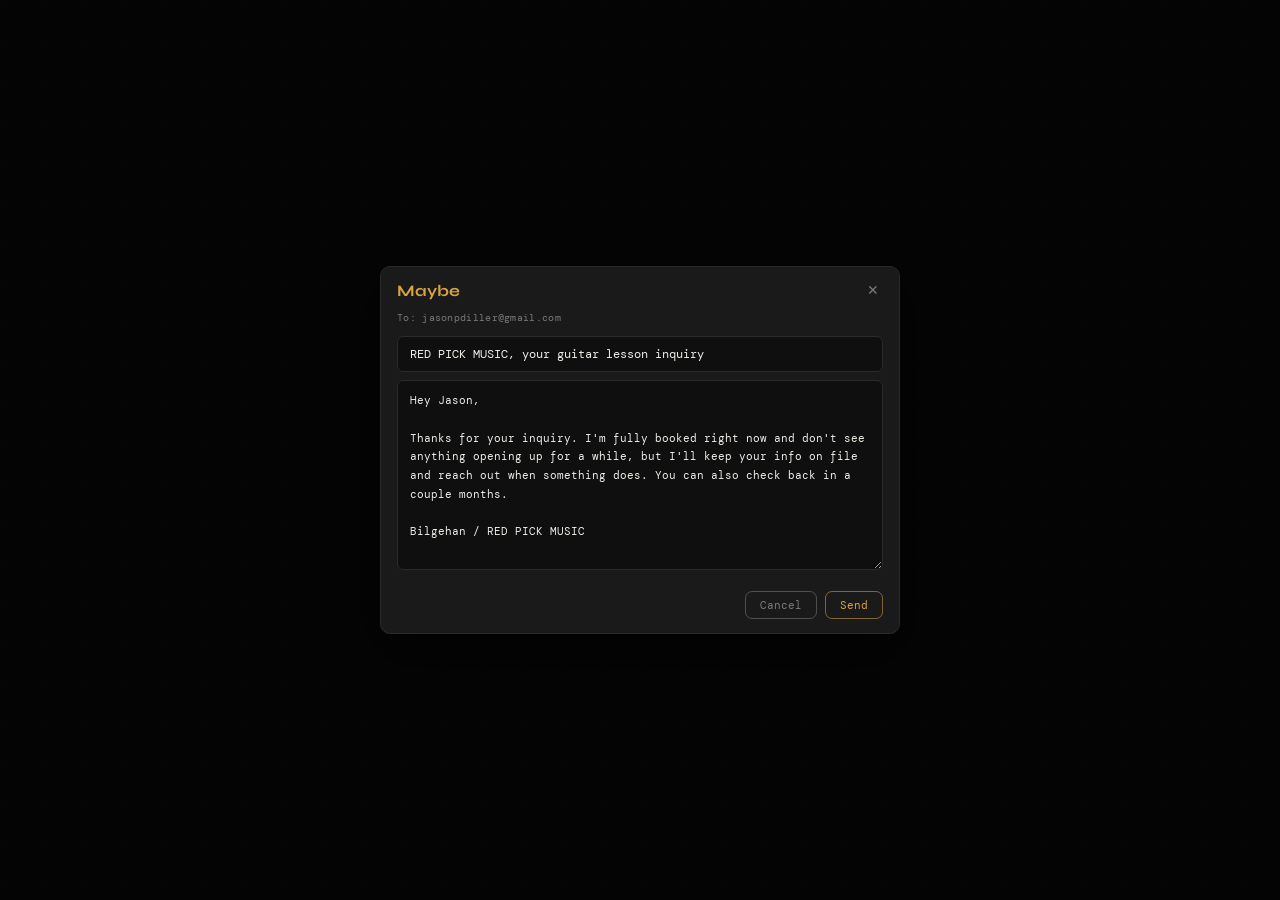
==== _tip-preview.html @ 085d4f03 "Inquiries popup on the dialog standard; subjects in title case - The template popup was built with i" ====
<!DOCTYPE html>
<html lang="en"><head><meta charset="UTF-8"><title>popup check</title>
<link href="https://fonts.googleapis.com/css2?family=Bebas+Neue&family=DM+Mono:wght@400;500&family=Syne:wght@400;600;700;800&display=swap" rel="stylesheet">
<link rel="stylesheet" href="css/styles.css">
</head><body>
<script>
function inqEsc(s){return (s==null?"":String(s)).replace(/&/g,"&amp;").replace(/</g,"&lt;").replace(/>/g,"&gt;").replace(/"/g,"&quot;").replace(/'/g,"&#39;");}
function _inqCloseModal(){}
var tpl = { subject: "RED PICK MUSIC, your guitar lesson inquiry",
  body: "Hey Jason,\n\nThanks for your inquiry. I'm fully booked right now and don't see anything opening up for a while, but I'll keep your info on file and reach out when something does. You can also check back in a couple months.\n\nBilgehan / RED PICK MUSIC" };
var accent = "var(--warn)";
document.body.innerHTML =
  "<div class='rpm-dlg-overlay' style='display:flex'>" +
    "<div class='rpm-dlg rpm-dlg-wide' style='--dlg-accent:" + accent + "'>" +
      "<div class='rpm-dlg-head'>" +
        "<div class='rpm-dlg-title' style='color:" + accent + "'>Maybe</div>" +
        "<button class='rpm-dlg-x'>&#10005;</button></div>" +
      "<div class='rpm-dlg-meta'>To: jasonpdiller@gmail.com</div>" +
      "<input class='rpm-dlg-input' value='" + inqEsc(tpl.subject) + "'>" +
      "<textarea class='rpm-dlg-textarea' rows='9'>" + inqEsc(tpl.body) + "</textarea>" +
      "<div class='rpm-dlg-acts'>" +
        "<button class='rpm-dlg-btn'>Cancel</button>" +
        "<button class='rpm-dlg-btn act'>Send</button>" +
      "</div></div></div>";
</script></body></html>
---- css/styles.css ----
/* ─── RED PICK MUSIC — LESSON PORTAL ───────────────────────────────────────── */

:root {
  --bg:      #0f0f0f;
  --surface: #1a1a1a;
  --surface2: #222;
  --accent:  #e8463a;
  --accent2: #f0a500;
  --green:   #2ecc71;
  --blue:    #4a9eff;
  --text:    #f0ede8;
  --muted:   #7a7a7a;   /* style pass: was #555, which read as disabled */
  --border:  #2a2a2a;
  --forgot:  #c0392b;

  /* Card fill. 26 cards in the tab files already ask for --panel; it was
     never defined, so they rendered with no background at all. */
  --panel:   #1a1a1a;

  /* Style pass, Sep 2026. One place to change the look of every card,
     pill and status colour. Decisions came from the Inquiries card. */
  --radius-card: 10px;
  --radius-pill: 6px;
  --pad-card:    14px 16px;
  --warn:        #d9a441;   /* attention: replaces #ffb400 / #ffa500 */
}

* { box-sizing: border-box; margin: 0; padding: 0; }

body {
  background: var(--bg); color: var(--text);
  font-family: "DM Mono", monospace;
  min-height: 100vh; display: flex; flex-direction: column;
  align-items: center; padding: 24px 16px;
}

body::before {
  content: ""; position: fixed; inset: 0;
  background-image:
    linear-gradient(rgba(232,70,58,0.03) 1px, transparent 1px),
    linear-gradient(90deg, rgba(232,70,58,0.03) 1px, transparent 1px);
  background-size: 40px 40px; pointer-events: none;
}

.container { width: 100%; max-width: 600px; position: relative; z-index: 1; }

/* ─── HEADER ──────────────────────────────────────────────────────────────── */
.header {
  display: flex; align-items: center; justify-content: center;
  gap: 14px; margin-bottom: 8px; position: relative;
}
.header img { width: 54px; height: 54px; border-radius: 50%; object-fit: cover; }
.header-title {
  font-family: "Bebas Neue", sans-serif; font-size: 28px;
  font-weight: 400; color: var(--accent); line-height: 1; letter-spacing: 2px;
}
.header-sub {
  font-size: 9px; color: var(--muted); letter-spacing: 3px;
  text-transform: uppercase; margin-top: 3px; text-align: center;
}
.gear-btn {
  background: none; border: 1px solid var(--border); border-radius: 6px;
  color: var(--muted); font-size: 16px; width: 32px; height: 32px;
  cursor: pointer; display: flex; align-items: center; justify-content: center;
  transition: all 0.2s;
}
.gear-btn:hover { border-color: var(--accent2); color: var(--accent2); }

/* ─── SETTINGS MODAL ─────────────────────────────────────────────────────── */
.settings-overlay {
  display: none; position: fixed; inset: 0;
  background: rgba(0,0,0,0.7); z-index: 100;
  align-items: center; justify-content: center;
}
.settings-overlay.open,
.settings-overlay.active { display: flex; }
.settings-modal {
  background: var(--surface); border: 1px solid var(--border);
  border-radius: 10px; padding: 24px; width: 90%; max-width: 440px;
  max-height: 85vh; overflow-y: auto;
}
.settings-title {
  font-family: "Bebas Neue", sans-serif; font-size: 20px;
  color: var(--accent); letter-spacing: 2px; margin-bottom: 16px;
  display: flex; align-items: center; justify-content: space-between;
}
.settings-close { background: none; border: none; color: var(--muted); font-size: 18px; cursor: pointer; line-height: 1; }
.settings-close:hover { color: var(--text); }
.settings-label { font-size: 9px; letter-spacing: 2px; text-transform: uppercase; color: var(--muted); display: block; margin-bottom: 6px; }
.settings-input {
  width: 100%; background: var(--surface2); border: 1px solid var(--border);
  border-radius: 4px; padding: 9px 13px; color: var(--muted);
  font-family: "DM Mono", monospace; font-size: 11px; outline: none;
  transition: border-color 0.2s; margin-bottom: 10px;
}
.settings-input:focus { border-color: var(--accent); color: var(--text); }
.btn-settings-load {
  width: 100%; padding: 9px; border: 1px solid var(--border); border-radius: 4px;
  background: transparent; color: var(--muted); font-family: "DM Mono", monospace;
  font-size: 10px; letter-spacing: 2px; text-transform: uppercase;
  cursor: pointer; transition: all 0.2s;
}
.btn-settings-load:hover { border-color: var(--accent2); color: var(--accent2); }

/* ─── TABS ────────────────────────────────────────────────────────────────── */
.tabs {
  display: grid; grid-template-columns: repeat(6, 1fr); gap: 2px;
  margin-top: 24px; margin-bottom: 20px;
  background: var(--surface); border-radius: 6px; padding: 3px;
}
.tab-btn {
  min-width: 0; padding: 9px 2px; border: none; border-radius: 4px;
  background: transparent; color: var(--muted); font-family: "DM Mono", monospace;
  font-size: 9px; letter-spacing: 0.5px; text-transform: uppercase;
  cursor: pointer; transition: all 0.2s; white-space: nowrap;
  overflow: hidden; text-overflow: ellipsis;
}
.tab-btn.active { background: var(--accent); color: var(--text); }
/* Tab-grid dropdowns (Vacation, Coming Soon): a grid cell that opens a list of tabs */
.nav-drop { position: relative; min-width: 0; display: flex; }
.nav-drop .nav-toggle { flex: 1; }
.nav-menu {
  display: none; position: absolute; left: 0; top: calc(100% + 4px); z-index: 50;
  min-width: 170px; padding: 4px; flex-direction: column; gap: 2px;
  background: var(--surface); border: 1px solid var(--border); border-radius: 6px;
  box-shadow: 0 8px 24px rgba(0,0,0,.45);
}
.nav-menu.open { display: flex; }
.nav-toggle.has-new::after {
  content: ""; display: inline-block; width: 6px; height: 6px; margin-left: 5px;
  border-radius: 50%; background: var(--accent); vertical-align: middle;
}
.nav-toggle.active.has-new::after { background: var(--text); }
.nav-menu .nav-item { text-align: left; padding: 9px 10px; }
.nav-menu .nav-item:hover { color: var(--text); background: var(--surface2); }
.tab-panel { display: none; }
.tab-panel.active { display: block; }

/* ─── SHEET LINKS (Sheets tab) ────────────────────────────────────────────── */
.sheet-link {
  display: flex; align-items: center; justify-content: space-between;
  text-decoration: none; background: var(--surface2, #161616);
  border: 1px solid var(--border, rgba(255,255,255,0.10));
  border-left: 3px solid var(--accent); border-radius: 10px;
  padding: 16px 16px; margin-bottom: 10px;
}
.sheet-link:hover { background: #1c1c1c; }
.sheet-name {
  font-family: "Bebas Neue", sans-serif; font-size: 22px; letter-spacing: 1px;
  color: var(--text, #fff); line-height: 1.05;
}
.sheet-sub {
  display: block; font-family: "DM Mono", monospace; font-size: 10px;
  letter-spacing: .5px; color: var(--muted, #777); margin-top: 3px;
}
.sheet-arrow { color: var(--muted, #777); font-size: 18px; }

/* ─── SHARED ──────────────────────────────────────────────────────────────── */
.section-label { font-size: 9px; letter-spacing: 3px; text-transform: uppercase; color: var(--muted); margin-bottom: 10px; }
.divider { border: none; border-top: 1px solid var(--border); margin: 16px 0; }
.empty-state { text-align: center; padding: 30px 20px; color: var(--muted); font-size: 11px; line-height: 2; }

/* ─── WEEK PILLS ──────────────────────────────────────────────────────────── */
.week-pills { display: flex; flex-wrap: wrap; gap: 6px; margin-bottom: 18px; }
.week-pill {
  padding: 5px 11px; border: 1px solid var(--border); border-radius: 20px;
  background: var(--surface); color: var(--muted); font-family: "DM Mono", monospace;
  font-size: 10px; cursor: pointer; transition: all 0.2s;
  display: flex; align-items: center; gap: 5px;
}
.week-pill:hover { border-color: var(--accent); color: var(--text); }
.week-pill.recording { border-color: var(--accent); color: var(--accent); background: rgba(232,70,58,0.08); }
.week-pill.trial-pill { border-color: rgba(74,158,255,0.3); color: var(--blue); }
.week-pill.forgot { border-color: #444; color: #888; background: rgba(255,255,255,0.03); }
.week-pill .pill-date { font-size: 9px; opacity: 0.6; margin-left: 2px; }

/* ─── TODAY GRID ──────────────────────────────────────────────────────────── */
.today-grid { display: grid; grid-template-columns: repeat(auto-fill, minmax(155px, 1fr)); gap: 10px; margin-bottom: 18px; }
.today-btn {
  position: relative; padding: 16px 14px; border: 1.5px solid var(--accent2);
  border-radius: 10px; background: var(--surface); color: var(--muted);
  font-family: "Syne", sans-serif; font-size: 11px; font-weight: 400;
  cursor: pointer; transition: all 0.2s; text-align: left;
  display: flex; flex-direction: column; gap: 6px; line-height: 1.3;
}
.refresh-btn {
  width: 100%; margin-top: 8px; padding: 14px;
  border: 1px solid var(--border); border-radius: 6px;
  background: var(--surface); color: var(--muted);
  font-family: "DM Mono", monospace; font-size: 10px;
  letter-spacing: 2px; text-transform: uppercase;
  cursor: pointer; transition: all 0.2s;
}
.refresh-btn:hover { border-color: var(--muted); color: var(--text); }
.today-btn:hover { border-color: var(--accent2); background: rgba(240,165,0,0.05); }
.today-btn.recording { border-color: var(--accent2); background: rgba(240,165,0,0.1); box-shadow: 0 0 20px rgba(240,165,0,0.15); }
.today-btn.logged { border-color: var(--green); background: rgba(46,204,113,0.08); opacity: 0.5; pointer-events: none; }
.today-btn .mic-dot { position: absolute; top: 11px; right: 11px; width: 7px; height: 7px; border-radius: 50%; background: var(--muted); transition: all 0.2s; }
.today-btn.recording .mic-dot { background: var(--accent); box-shadow: 0 0 6px var(--accent); animation: pulse 1s infinite; }
.today-btn.logged .mic-dot { background: var(--green); }
.btn-type { font-size: 9px; letter-spacing: 1px; padding: 2px 6px; border-radius: 2px; width: fit-content; font-family: "DM Mono", monospace; font-weight: 400; }
.btn-type.trial   { background: rgba(74,158,255,0.15);  color: var(--blue);    }
.btn-type.regular { background: rgba(240,165,0,0.12);   color: var(--accent2); }
@keyframes pulse { 0%,100%{opacity:1} 50%{opacity:0.3} }

/* ─── LOG PANEL ───────────────────────────────────────────────────────────── */
.log-panel { background: var(--surface); border: 1px solid var(--border); border-radius: 8px; padding: 18px; margin-bottom: 14px; display: none; }
.log-panel.active { display: block; }
.log-panel-header { display: flex; align-items: center; justify-content: space-between; margin-bottom: 12px; }
.log-panel-name { font-family: "Syne", sans-serif; font-size: 11px; font-weight: 400; letter-spacing: 0.5px; color: var(--muted); }
.log-panel-status { font-size: 10px; letter-spacing: 2px; text-transform: uppercase; color: var(--accent); }
.log-panel-status.idle { color: var(--muted); }
.transcript-box {
  width: 100%; min-height: 54px; background: var(--surface2);
  border: 1px solid var(--border); border-radius: 4px; padding: 11px;
 color: var(--muted); font-family: "DM Mono", monospace; font-size: 11px;
  resize: none; outline: none; margin-bottom: 11px; line-height: 1.5;
}
.transcript-box:focus { border-color: var(--accent); }
.transcript-box::placeholder { color: var(--muted); font-style: italic; font-size: 11px; }
.log-actions { display: flex; gap: 8px; align-items: center; flex-wrap: wrap; }
.trial-paid {
  display: flex; align-items: center; gap: 8px; padding: 8px 12px;
  background: var(--surface2); border: 1px solid var(--border); border-radius: 4px;
  cursor: pointer; font-size: 11px; color: var(--muted); transition: all 0.2s; user-select: none;
}
.trial-paid.checked { border-color: var(--green); color: var(--green); background: rgba(46,204,113,0.08); }
.trial-paid input { display: none; }
.btn-log {
  flex: 1; padding: 11px; border: none; border-radius: 4px;
  background: var(--accent); color: white; font-family: "DM Mono", monospace;
  font-size: 11px; letter-spacing: 2px; text-transform: uppercase;
  cursor: pointer; transition: all 0.2s;
}
.btn-log:hover { background: #d63d32; }
.btn-log.success { background: var(--green); pointer-events: none; }
.btn-log:disabled { opacity: 0.4; cursor: not-allowed; pointer-events: none; }

/* ─── PAYMENTS ────────────────────────────────────────────────────────────── */
.payment-students { display: grid; grid-template-columns: repeat(auto-fill, minmax(130px, 1fr)); gap: 8px; margin-bottom: 18px; }
.pay-btn {
  padding: 12px 10px; border: 1.5px solid var(--border); border-radius: 8px;
  background: var(--surface); color: var(--text); font-family: "DM Mono", monospace;
  font-size: 11px; font-weight: 500; cursor: pointer; transition: all 0.2s; text-align: left;
}
.pay-btn:hover   { border-color: var(--green); background: rgba(46,204,113,0.05); }
.pay-btn.active  { border-color: var(--green); background: rgba(46,204,113,0.1); }
.pay-btn.logged  { border-color: var(--green); opacity: 0.6; }
.pay-amount-row {
  display: flex; align-items: center; justify-content: space-between;
  gap: 12px; margin-bottom: 14px;
}
.pay-amount-input {
  background: var(--surface2); border: 1px solid var(--border); border-radius: 4px;
  padding: 8px 12px; color: var(--text); font-family: "DM Mono", monospace;
  font-size: 16px; font-weight: 500; width: 120px; text-align: right; outline: none;
  transition: border-color 0.2s;
}
.pay-amount-input:focus { border-color: var(--green); }
.pay-notes-row { margin-bottom: 12px; }

/* ─── PAST ────────────────────────────────────────────────────────────────── */
.past-grid { display: grid; grid-template-columns: repeat(auto-fill, minmax(155px, 1fr)); gap: 10px; margin-bottom: 18px; }
.past-student-btn {
  padding: 16px 14px; border: 1.5px solid var(--border); border-radius: 10px;
  background: var(--surface); color: var(--text); font-family: "Syne", sans-serif;
  font-size: 13px; font-weight: 700; cursor: pointer; transition: all 0.2s; text-align: left; line-height: 1.3;
}
.past-student-btn:hover      { border-color: var(--accent2); background: rgba(240,165,0,0.05); }
.past-student-btn.active-past { border-color: var(--accent2); background: rgba(240,165,0,0.08); }
.past-header { font-size: 9px; letter-spacing: 3px; text-transform: uppercase; color: var(--muted); margin-bottom: 8px; display: none; }
.past-header span { color: var(--accent2); }
.past-lessons-list { display: flex; flex-direction: column; gap: 4px; }
.past-row {
  background: var(--surface); border: 1px solid var(--border); border-radius: 5px;
  padding: 9px 13px; display: grid; grid-template-columns: 18px 1fr auto;
  align-items: start; gap: 10px;
  animation: fadeUp 0.2s ease forwards; opacity: 0;
}
.past-row:nth-child(1){animation-delay:0.03s}
.past-row:nth-child(2){animation-delay:0.06s}
.past-row:nth-child(3){animation-delay:0.09s}
.past-row:nth-child(4){animation-delay:0.12s}
@keyframes fadeUp { from{opacity:0;transform:translateY(4px)} to{opacity:1;transform:translateY(0)} }
.past-num     { font-size: 10px; color: var(--muted); padding-top: 1px; }
.past-subject { font-family: "DM Mono", monospace; font-size: 10px; color: var(--muted); white-space: normal; word-break: break-word; line-height: 1.5; }
.past-right   { display: flex; align-items: center; gap: 7px; flex-shrink: 0; padding-top: 1px; }
.past-date    { font-size: 10px; color: var(--accent2); white-space: nowrap; }
.past-paid    { font-size: 10px; color: var(--green); }

/* ─── WEEK TAB ────────────────────────────────────────────────────────────── */
.week-tab-header { font-family: "DM Mono", monospace; font-size: 11px; font-weight: 400; color: var(--muted); margin-bottom: 14px; letter-spacing: 0px; }
.week-tab-grid   { display: flex; flex-wrap: wrap; gap: 7px; }
.week-tab-pill {
  padding: 7px 14px; border: 1px solid var(--border); border-radius: 20px;
  background: var(--surface); color: var(--muted); font-family: "DM Mono", monospace;
  font-size: 11px; cursor: pointer; transition: all 0.2s; display: flex; align-items: center; gap: 6px;
}
.week-tab-pill:hover   { border-color: var(--accent); color: var(--text); }
.week-tab-pill.logged  { border-color: var(--green); color: var(--green); background: rgba(46,204,113,0.06); }
.week-tab-pill .wt-check { display: none; }
.week-tab-pill.logged .wt-check { display: inline; }
.week-tab-pill.forgot  { border-color: #444; color: #888; background: rgba(255,255,255,0.03); }
.week-bar {
  background: var(--surface); border: 1px solid var(--border); border-radius: 8px;
  padding: 12px 16px; margin-bottom: 20px; display: flex; align-items: center; justify-content: space-between;
}
.week-bar-label  { font-size: 9px; color: var(--muted); letter-spacing: 2px; text-transform: uppercase; margin-bottom: 2px; }
.week-bar-counts { font-family: "DM Mono", monospace; font-size: 14px; font-weight: 500; color: var(--muted); }
.week-bar-counts span { color: var(--muted); }
.week-bar-right  { font-size: 10px; color: var(--muted); }
.week-day-group  { margin-bottom: 14px; }
.week-day-label  { font-size: 9px; letter-spacing: 2px; text-transform: uppercase; color: var(--muted); margin-bottom: 7px; padding-left: 2px; }
.week-day-pills  { display: flex; flex-wrap: wrap; gap: 7px; }

/* ─── GENERAL ─────────────────────────────────────────────────────────────── */
.general-grid { display: grid; grid-template-columns: 1fr 1fr; gap: 10px; margin-bottom: 20px; }
.stat-card    { background: var(--surface); border: 1px solid var(--border); border-radius: 8px; padding: 16px; }
.stat-label   { font-size: 9px; letter-spacing: 2px; text-transform: uppercase; color: var(--muted); margin-bottom: 6px; }
.stat-value   { font-family: "DM Mono", monospace !important; font-size: 36px; font-weight: 500; color: var(--text); }
.stat-value.c-accent { color: var(--accent);  }
.stat-value.c-gold   { color: var(--accent2); }
.stat-value.c-blue   { color: var(--blue);    }
.load-table  { background: var(--surface); border: 1px solid var(--border); border-radius: 8px; overflow: hidden; margin-bottom: 16px; }
.load-row    { display: flex; align-items: center; justify-content: space-between; padding: 7px 14px; border-bottom: 1px solid var(--border); }
.load-row:last-child { border-bottom: none; }
.load-row.highlight  { background: rgba(240,165,0,0.06); }
.load-row.income     { background: rgba(46,204,113,0.05); }
.load-label  { font-size: 10px; color: var(--muted); letter-spacing: 1px; font-family: "DM Mono", monospace; }
.load-value  { font-family: "DM Mono", monospace; font-size: 12px; font-weight: 500; color: var(--text); }
.load-row.highlight .load-label { color: var(--accent2); }
.load-row.highlight .load-value { color: var(--accent2); font-size: 13px; }
.load-row.income .load-value    { color: var(--green); }
/* Availability tab rows (Week-tab look) */
.avail-card { border-bottom: 1px solid var(--border); }
.avail-card:last-child { border-bottom: none; }
.avail-row  { cursor: pointer; border-bottom: none; user-select: none; }
.avail-row:hover { background: rgba(255,255,255,0.025); }
.avail-card .avail-close {
  position: absolute; top: 6px; right: 12px; background: none; border: none;
  color: var(--muted); font-size: 14px; line-height: 1; padding: 2px 4px; cursor: pointer;
}
.avail-card .avail-close:hover { color: var(--text); }
.avail-name { font-family: "DM Mono", monospace; font-size: 12px; color: var(--muted); }
.avail-row:hover .avail-name { color: #b5b5b5; }
.summary-box {
  background: var(--surface); border: 1px solid var(--border); border-radius: 8px;
  padding: 12px 16px; margin-bottom: 16px; display: flex; align-items: center; gap: 10px;
  font-family: "DM Mono", monospace; font-size: 11px;
}
.sum-dot      { color: var(--muted);   }
.sum-weekly   { color: var(--muted); }
.sum-biweekly { color: var(--muted); }
.sum-trial    { color: var(--muted); }

/* ─── COMMS SUMMARY WIDGET ───────────────────────────────────────────────── */
.comms-summary {
  display: flex; flex-wrap: wrap; gap: 8px; align-items: center;
  background: var(--surface); border: 1px solid var(--border); border-radius: 8px;
  padding: 12px 14px; margin-bottom: 16px;
}
.comms-stat {
  display: flex; align-items: center; gap: 6px;
  text-decoration: none; color: var(--muted);
  font-family: "DM Mono", monospace; font-size: 11px;
  padding: 4px 10px; border-radius: 4px; transition: all 0.2s;
}
.comms-stat:hover { background: var(--surface2); color: var(--text); }
.comms-icon { font-size: 13px; }
.comms-count { color: var(--text); font-weight: 500; }
.comms-label { color: var(--muted); }
.comms-open {
  margin-left: auto; font-size: 9px; letter-spacing: 1px;
  text-transform: uppercase; color: var(--accent2);
}
.comms-open-count { font-weight: 500; }

/* ─── INQUIRIES ───────────────────────────────────────────────────────────── */
.inq-new { margin-left: 8px; padding: 1px 6px; border-radius: 8px; background: var(--accent); color: #fff; font-size: 9px; letter-spacing: .5px; text-transform: uppercase; }
.inq-badge { display: inline-block; background: var(--accent); color: white; font-size: 9px; border-radius: 10px; padding: 1px 5px; margin-left: 4px; vertical-align: middle; }
.inq-card  { background: var(--surface); border: 1px solid var(--border); border-radius: 8px; padding: 11px 14px; margin-bottom: 8px; display: flex; align-items: center; gap: 12px; position: relative; }
.inq-card.unread { border-left: 3px solid var(--accent); }
.inq-card.read   { border-left: 3px solid var(--border); opacity: 0.7; }
.inq-from  { font-family: "DM Mono", monospace; font-size: 9px; letter-spacing: 1px; text-transform: uppercase; color: var(--accent2); white-space: nowrap; }
.inq-date  { font-size: 9px; color: #fff; white-space: nowrap; }
.inq-body  { font-size: 10px; color: var(--muted); white-space: nowrap; overflow: hidden; text-overflow: ellipsis; flex: 1; }
.inq-delete { background: none; border: none; color: var(--muted); font-size: 14px; cursor: pointer; padding: 0 4px; flex-shrink: 0; line-height: 1; }
.inq-delete:hover { color: var(--accent); }
.inq-empty  { text-align: center; padding: 40px 20px; color: var(--muted); font-size: 12px; line-height: 2; }

/* ─── Inquiries: actions + archive link ─────────────────────────────────── */
.inq-actions { display: flex; align-items: center; gap: 8px; flex-shrink: 0; }
.inq-btn     { font-family: "DM Mono", monospace; cursor: pointer; }
.inq-respond { background: none; border: 1px solid var(--green); color: var(--green); font-size: 9px; text-transform: uppercase; letter-spacing: 1px; border-radius: 6px; padding: 4px 8px; }
.inq-respond:hover { background: var(--green); color: #000; }
.inq-archive { display: inline-block; margin-top: 14px; font-family: "DM Mono", monospace; font-size: 10px; letter-spacing: 1px; text-transform: uppercase; color: var(--muted); text-decoration: none; }
.inq-archive:hover { color: var(--accent2); }
.financial-empty { text-align: center; padding: 60px 20px; color: var(--muted); font-size: 12px; line-height: 3; border: 1px dashed var(--border); border-radius: 8px; }

/* ─── Inquiries: decision cards (clean) ─────────────────────────────────── */
.inq-dcard { background: var(--surface); border: 1px solid var(--border); border-left: 3px solid var(--border); border-radius: 10px; padding: 14px 16px; margin-bottom: 10px; }
.inq-dcard.unread { border-left-color: var(--accent); }
.inq-dcard.read   { opacity: 0.62; }
.inq-dcard.accepted { border-left-color: var(--green); }   /* Trial tab: same card, accepted edge */
.inq-drow  { display: flex; align-items: center; justify-content: space-between; gap: 10px; }
.inq-chan  { font-family: "DM Mono", monospace; font-size: 9px; letter-spacing: 1.5px; text-transform: uppercase; color: var(--muted); }
.inq-when  { font-family: "DM Mono", monospace; font-size: 10px; color: var(--muted); white-space: nowrap; }
.inq-name-line { display: flex; align-items: baseline; gap: 9px; flex-wrap: wrap; margin: 7px 0 5px; }
.inq-name  { font-family: "Syne", sans-serif; font-size: 16px; font-weight: 400; color: var(--text); }
.inq-fields { display: grid; grid-template-columns: auto 1fr; gap: 3px 16px; margin-top: 8px; font-family: "DM Mono", monospace; font-size: 10.5px; line-height: 1.5; }
.inq-flabel { color: rgba(255,255,255,0.82); white-space: nowrap; }
.inq-fval   { color: rgba(255,255,255,0.5); }
.inq-acts  { display: flex; align-items: center; gap: 6px; justify-content: flex-end; flex-wrap: wrap; margin-top: 12px; }
.inq-db    { font-family: "DM Mono", monospace; font-size: 11px; padding: 5px 12px; border-radius: 7px; border: 1px solid color-mix(in srgb, var(--muted) 55%, transparent); background: transparent; color: var(--muted); cursor: pointer; transition: background .12s, color .12s; }
.inq-db:hover { background: var(--surface2); }
.inq-db.yes   { color: var(--green); border-color: color-mix(in srgb, var(--green) 55%, transparent); }
.inq-db.yes:hover   { background: color-mix(in srgb, var(--green) 16%, transparent); }
.inq-db.maybe { color: #d9a441; border-color: color-mix(in srgb, #d9a441 55%, transparent); }
.inq-db.maybe:hover { background: color-mix(in srgb, #d9a441 16%, transparent); }
.inq-db.no    { color: var(--accent); border-color: color-mix(in srgb, var(--accent) 55%, transparent); }
.inq-db.no:hover    { background: color-mix(in srgb, var(--accent) 16%, transparent); }
/* ─── OPENS A WINDOW ──────────────────────────────────────────────────────── */
/* ▸ means a dialog opens right here. A link that LEAVES the portal uses › .
   A button with neither marker acts immediately. */
.opens-window::after { content: " \25B8"; font-size: 0.85em; opacity: 0.7; }

.inq-x     { background: none; border: none; color: var(--muted); font-size: 14px; cursor: pointer; padding: 4px 6px; line-height: 1; }
.inq-x:hover { color: var(--accent); }

/* ─── LOG FEED ────────────────────────────────────────────────────────────── */
.log-feed  { display: flex; flex-direction: column; gap: 5px; margin-top: 12px; }
.log-entry { padding: 8px 12px; border-radius: 4px; font-size: 11px; line-height: 1.4; border-left: 3px solid transparent; }
.log-entry.success { background: rgba(46,204,113,0.08);  border-left-color: var(--green);   color: var(--green);   }
.log-entry.error   { background: rgba(232,70,58,0.08);   border-left-color: var(--accent);  color: var(--accent);  }
.log-entry.info    { background: rgba(240,165,0,0.08);   border-left-color: var(--accent2); color: var(--accent2); }

/* ─── LESSON BADGE ────────────────────────────────────────────────────────── */
.today-btn .lesson-badge { font-size: 7px; font-family: "DM Mono", monospace; font-weight: 400; letter-spacing: 1px; margin-top: 2px; background: rgba(240,165,0,0.12); color: var(--accent2); padding: 2px 6px; border-radius: 2px; width: fit-content; }
.today-btn .lesson-badge.pay-time { background: rgba(232,70,58,0.12); color: var(--accent); }

/* ─── INCOMING PAYMENTS ───────────────────────────────────────────────────── */
.incoming-card {
  background: var(--surface); border: 1px solid var(--border); border-radius: 8px;
  padding: 11px 14px; margin-bottom: 4px;
  display: flex; align-items: center; justify-content: space-between; gap: 12px;
}
.incoming-name { font-family: "Syne", sans-serif; font-size: 13px; margin-bottom: 5px; }
.incoming-meta { display: flex; align-items: center; gap: 8px; flex-wrap: wrap; }
.incoming-method { font-size: 9px; letter-spacing: 1px; text-transform: uppercase; padding: 2px 6px; border-radius: 2px; font-family: "DM Mono", monospace; }
.incoming-method.venmo { background: rgba(0,130,200,0.15); color: #0082c8; }
.incoming-method.zelle { background: rgba(110,45,200,0.15); color: #6e2dc8; }
.incoming-amount { font-family: "DM Mono", monospace; font-size: 12px; color: var(--green); }
.incoming-date { font-size: 10px; color: var(--muted); }
.incoming-confirm {
  padding: 7px 14px; border: 1px solid var(--green); border-radius: 4px;
  background: transparent; color: var(--green); font-family: "DM Mono", monospace;
  font-size: 10px; letter-spacing: 1px; text-transform: uppercase;
  cursor: pointer; transition: all 0.2s; white-space: nowrap; flex-shrink: 0;
}
.incoming-confirm:hover { background: rgba(46,204,113,0.1); }
.incoming-dismiss {
  padding: 5px 10px; border: 1px solid var(--border); border-radius: 4px;
  background: transparent; color: var(--muted); font-family: "DM Mono", monospace;
  font-size: 9px; letter-spacing: 1px; text-transform: uppercase;
  cursor: pointer; transition: all 0.2s; white-space: nowrap;
}
.incoming-dismiss:hover { border-color: var(--accent); color: var(--accent); }
.incoming-nomatch { font-size: 9px; color: var(--accent); letter-spacing: 1px; margin-top: 4px; }

/* ─── INCOMING NOTE PANEL ─────────────────────────────────────────────────── */
.incoming-note-panel {
  background: var(--surface2); border: 1px solid var(--border);
  border-top: none; border-radius: 0 0 8px 8px;
  padding: 10px 12px 12px; margin-bottom: 8px;
}
.inp-row {
  display: flex; gap: 8px; align-items: flex-start;
}
.inp-textarea {
  flex: 1; background: var(--surface); border: 1px solid var(--border);
  border-radius: 6px; color: var(--text); font-family: "DM Mono", monospace;
  font-size: 12px; padding: 8px 10px; resize: none; outline: none;
  line-height: 1.5; box-sizing: border-box; transition: border-color 0.2s;
}
.inp-textarea:focus { border-color: var(--accent2); }
.inp-textarea::placeholder { color: var(--muted); font-style: italic; }
.inp-mic {
  padding: 8px 10px; background: none; border: 1px solid var(--border);
  border-radius: 6px; color: var(--muted); font-size: 15px;
  cursor: pointer; transition: all 0.2s; flex-shrink: 0; line-height: 1;
}
.inp-mic:hover { border-color: var(--accent2); }
.inp-mic.recording {
  border-color: var(--accent); color: var(--accent);
  background: rgba(232,70,58,0.08); animation: pulse 1s infinite;
}
.inp-actions {
  display: flex; gap: 8px; margin-top: 8px; align-items: center;
}
.inp-log {
  flex: 1; padding: 9px; border: none; border-radius: 4px;
  background: var(--green); color: #000; font-family: "DM Mono", monospace;
  font-size: 10px; letter-spacing: 2px; text-transform: uppercase;
  cursor: pointer; transition: all 0.2s; font-weight: 600;
}
.inp-log:hover { background: #27ae60; }
.inp-log:disabled { opacity: 0.4; cursor: not-allowed; }
.inp-cancel {
  padding: 9px 14px; background: none; border: 1px solid var(--border);
  border-radius: 4px; color: var(--muted); font-family: "DM Mono", monospace;
  font-size: 10px; letter-spacing: 1px; cursor: pointer; transition: all 0.2s;
}
.inp-cancel:hover { border-color: var(--accent); color: var(--accent); }

/* ─── MANUAL ENTRY BUTTON ─────────────────────────────────────────────────── */
.btn-manual-entry {
  display: block; width: 100%; padding: 12px;
  background: var(--surface2); border: 1px solid var(--border); border-radius: 8px;
  color: var(--muted); font-family: "DM Mono", monospace; font-size: 9px;
  letter-spacing: 3px; text-transform: uppercase; cursor: pointer; text-align: left;
  transition: color 0.15s;
}
.btn-manual-entry:active { color: var(--text); }

/* ─── STUDENT PILLS (manual entry modal) ─────────────────────────────────── */
.student-pills-wrap {
  display: flex; flex-wrap: wrap; gap: 8px;
  padding-bottom: 16px; border-bottom: 1px solid var(--border); margin-bottom: 16px;
}
.student-pill {
  padding: 5px 12px; background: var(--surface2); border: 1px solid var(--border);
  border-radius: 20px; color: var(--muted); font-family: "DM Mono", monospace;
  font-size: 11px; cursor: pointer; transition: background 0.12s, color 0.12s, border-color 0.12s;
}
.student-pill:active,
.student-pill.active { background: var(--accent2); color: #000; border-color: var(--accent2); }

/* ─── CASH LOG PANEL (inside manual entry modal) ──────────────────────────── */
#cashLogPanel { display: none; }
#cashLogPanel.active { display: block; }
.cash-log-name {
  font-family: "Bebas Neue", sans-serif; font-size: 17px; letter-spacing: 1px;
  color: var(--text); margin-bottom: 12px;
}
.cash-input {
  display: block; width: 100%; padding: 9px 12px;
  background: var(--surface); border: 1px solid var(--border); border-radius: 6px;
  color: var(--text); font-family: "DM Mono", monospace; font-size: 12px;
  margin-bottom: 8px; box-sizing: border-box;
}
.cash-input:focus { outline: none; border-color: var(--accent2); }
.cash-input::placeholder { color: var(--muted); }

/* Amount field — the $ is a fixed prefix, not part of the editable value */
.cash-amount-wrap { position: relative; }
.cash-amount-prefix {
  position: absolute; left: 12px; top: 50%; transform: translateY(-50%);
  color: var(--muted); font-family: "DM Mono", monospace; font-size: 12px;
  pointer-events: none;
}
.cash-input-amount { padding-left: 24px; }

/* Date field — arrows only, no typing. The date goes straight into the
   sheets, so a typo breaks the format the audits match on. */
.cash-date-spin {
  display: flex; justify-content: center; align-items: center; gap: 28px;
  padding: 6px 12px;
}
.cash-date-grp { display: flex; flex-direction: column; align-items: center; gap: 1px; }
.cash-date-arrow {
  background: transparent; border: none; color: var(--muted);
  font-size: 11px; line-height: 1; padding: 4px 14px; cursor: pointer;
  border-radius: 4px; -webkit-tap-highlight-color: transparent;
}
.cash-date-arrow:active { color: var(--accent); background: rgba(232,70,58,0.18); }
.cash-date-val {
  font-family: "DM Mono", monospace; font-size: 13px; font-weight: 600;
  color: var(--text); min-width: 34px; text-align: center;
  padding: 2px 6px; border-radius: 3px; cursor: pointer; outline: none;
}
/* The focused segment is the one the arrow keys act on, so say so clearly. */
.cash-date-val:focus { background: rgba(232,70,58,0.18); color: var(--accent); }

/* ─── PAYMENT HISTORY ─────────────────────────────────────────────────────── */
.btn-pay-history {
  display: block; width: 100%; padding: 12px;
  background: var(--surface2); border: 1px solid var(--border); border-radius: 8px;
  color: var(--muted); font-family: "DM Mono", monospace; font-size: 9px;
  letter-spacing: 3px; text-transform: uppercase; cursor: pointer; text-align: left;
  transition: color 0.15s; margin-top: 8px;
}
.btn-pay-history:active { color: var(--text); }
#payHistorySection { display: none; margin-top: 12px; max-height: 360px; overflow-y: auto; }
#payHistorySection.active { display: block; }
.pay-history-month {
  font-family: "Bebas Neue", sans-serif; font-size: 13px;
  letter-spacing: 1.5px; text-transform: uppercase; color: var(--accent2); padding: 10px 0 4px;
}
.pay-history-row {
  font-family: "DM Mono", monospace; font-size: 11px; color: var(--muted);
  padding: 5px 0; border-bottom: 1px solid var(--border); line-height: 1.4;
}

/* ─── WEEK TAB — NEW HEADER & DAY LIST ───────────────────────────────────── */
.wtab-header-wrap  { margin-bottom: 18px; }
.wtab-this-week    { font-size: 9px; letter-spacing: 3px; text-transform: uppercase; color: var(--muted); margin-bottom: 4px; }
.wtab-date-range   { font-family: "DM Mono", monospace; font-size: 12px; color: var(--muted); margin-top: 6px; margin-bottom: 10px; }
.wtab-total        { font-family: "DM Mono", monospace; font-size: 36px; font-weight: 500; color: var(--accent2); line-height: 1.1; }
.wtab-divider      { border: none; border-top: 1px solid var(--border); margin: 14px 0 16px; }
.wtab-day-row      { margin-bottom: 10px; font-family: "DM Mono", monospace; font-size: 11px; line-height: 1.6; }
.wtab-day-name     { color: var(--accent2); font-weight: 500; }
.wtab-day-names    { color: var(--muted); }

/* ─── COMMS INBOX (inside Inquiries tab) ─────────────────────────────────── */
.comms-filter {
  display: flex; gap: 2px; margin-bottom: 12px;
  background: var(--surface); border-radius: 6px; padding: 3px;
}
.comms-filter-btn {
  flex: 1; padding: 7px 4px; border: none; border-radius: 4px;
  background: transparent; color: var(--muted); font-family: "DM Mono", monospace;
  font-size: 9px; letter-spacing: 0.5px; text-transform: uppercase;
  cursor: pointer; transition: all 0.2s; white-space: nowrap;
}
.comms-filter-btn.active { background: var(--accent); color: var(--text); }

.comms-card {
  background: var(--surface); border: 1px solid var(--border); border-radius: 8px;
  padding: 12px 14px; margin-bottom: 8px; cursor: pointer;
  transition: all 0.15s; position: relative;
  border-left: 3px solid var(--border);
}
.comms-card:active { background: var(--surface2); }
.comms-card.unresponded { border-left-color: var(--accent2); }
.comms-card.responded { opacity: 0.55; }
.comms-card-top {
  display: flex; align-items: center; justify-content: space-between; margin-bottom: 6px;
}
.comms-source { font-size: 14px; margin-right: 8px; flex-shrink: 0; }
.comms-from {
  font-family: "Syne", sans-serif; font-size: 13px; font-weight: 400;
  flex: 1; overflow: hidden; text-overflow: ellipsis; white-space: nowrap;
}
.comms-time { font-size: 9px; color: var(--muted); white-space: nowrap; margin-left: 8px; }
.comms-preview {
  font-size: 10px; color: var(--muted); line-height: 1.5;
  overflow: hidden; text-overflow: ellipsis; white-space: nowrap;
}
.comms-responded-dot {
  display: none; position: absolute; top: 12px; right: 12px;
  width: 7px; height: 7px; border-radius: 50%; background: var(--green);
}
.comms-card.responded .comms-responded-dot { display: block; }

/* ─── COMMS DETAIL OVERLAY ──────────────────────────────────────────────── */
.comms-detail-overlay {
  display: none; position: fixed; inset: 0; z-index: 50;
  background: var(--bg); overflow-y: auto;
  padding: 24px 16px env(safe-area-inset-bottom, 24px);
}
.comms-detail-overlay.open { display: block; }
.comms-detail-panel { max-width: 600px; margin: 0 auto; }
.comms-detail-header { display: flex; align-items: center; gap: 12px; margin-bottom: 20px; }
.comms-detail-back {
  background: none; border: 1px solid var(--border); border-radius: 4px;
  color: var(--muted); font-family: "DM Mono", monospace; font-size: 10px;
  letter-spacing: 1px; padding: 7px 12px; cursor: pointer; transition: all 0.2s;
}
.comms-detail-back:hover { border-color: var(--accent); color: var(--text); }
.comms-detail-source { font-size: 18px; }
.comms-detail-from {
  font-family: "Syne", sans-serif; font-size: 20px; font-weight: 700; margin-bottom: 4px;
}
.comms-detail-time {
  font-size: 10px; color: var(--muted); letter-spacing: 1px; margin-bottom: 20px;
}
.comms-detail-body {
  background: var(--surface); border: 1px solid var(--border); border-radius: 8px;
  padding: 16px; font-size: 13px; line-height: 1.7; margin-bottom: 16px;
  white-space: pre-wrap; word-break: break-word;
}
.comms-detail-audio { margin-bottom: 16px; }
.comms-detail-audio audio { width: 100%; border-radius: 8px; background: var(--surface); }
.comms-detail-transcript {
  background: var(--surface); border: 1px solid var(--border); border-radius: 8px;
  padding: 16px; margin-bottom: 16px;
}
.comms-transcript-label {
  font-size: 9px; letter-spacing: 3px; text-transform: uppercase;
  color: var(--accent2); margin-bottom: 8px;
}
.comms-transcript-text {
  font-size: 12px; color: var(--muted); line-height: 1.7;
  white-space: pre-wrap; word-break: break-word;
}
.comms-responded-toggle {
  display: flex; align-items: center; gap: 10px;
  padding: 14px 16px; background: var(--surface); border: 1px solid var(--border);
  border-radius: 8px; cursor: pointer; transition: all 0.2s; user-select: none;
}
.comms-responded-toggle:has(input:checked) {
  border-color: var(--green); background: rgba(46,204,113,0.08);
}
.comms-responded-toggle input { display: none; }
.comms-responded-label {
  font-size: 11px; letter-spacing: 2px; text-transform: uppercase; color: var(--muted);
  transition: color 0.2s;
}
.comms-responded-toggle:has(input:checked) .comms-responded-label { color: var(--green); }

.load-row.blue .load-label { color: var(--blue); }
.load-row.blue .load-value { color: var(--blue); font-size: 13px; }

#weekTabGrid .pay-history-month { display: block; }
#weekTabGrid .pay-history-row   { display: block; }
#weekTabGrid { display: block; }

/* ─── Multi-row transcript ───────────────────────────────────────────── */
.log-rows { display: block; margin-bottom: 10px; }
.log-rows .transcript-row {
  display: block;
  width: 100%;
  box-sizing: border-box;
  margin-bottom: 6px;
  border-left: 3px solid transparent;
  transition: border-color 0.15s;
}.log-rows .transcript-row.active { border-left-color: var(--accent); }

/* ── Estimator ────────────────────────────────────────────────────────── */
.est-btn        { width:26px; height:26px; background:rgba(255,255,255,0.05); border:1px solid var(--border); color:var(--text); font-size:16px; line-height:1; cursor:pointer; display:flex; align-items:center; justify-content:center; }
.est-btn:first-child { border-radius:4px 0 0 4px; }
.est-btn:last-child  { border-radius:0 4px 4px 0; }
.est-btn:hover  { background:rgba(255,255,255,0.1); }
.est-btn:active { transform:scale(0.95); }
.est-val        { min-width:52px; height:26px; display:flex; align-items:center; justify-content:center; font-family:"DM Mono",monospace; font-size:12px; font-weight:500; color:var(--text); border-top:1px solid var(--border); border-bottom:1px solid var(--border); }
.est-reset-btn  { font-family:"DM Mono",monospace; font-size:10px; letter-spacing:1px; color:var(--muted); background:none; border:1px solid var(--border); border-radius:4px; padding:4px 10px; cursor:pointer; }
.est-reset-btn:hover { color:var(--text); border-color:var(--accent2); }

/* ── Financial tab ────────────────────────────────────────────────────────── */
.financial-empty { font-family:"DM Mono",monospace; font-size:12px; color:var(--muted); text-align:center; padding:40px 0; }
#fin-gigs-input:focus { outline:none; border-color:var(--accent2); }
#fin-log-btn:disabled { opacity:0.4; cursor:not-allowed; }

/* ─── AUDIT ──────────────────────────────────────────────────────────────── */
.audit-card {
  background: var(--surface); border: 1px solid var(--border);
  border-radius: 8px; padding: 14px; margin-bottom: 10px;
}
.audit-card-name {
  font-family: "Syne", sans-serif; font-size: 13px; font-weight: 400;
  color: var(--text); margin-bottom: 10px;
}
.audit-date-row {
  display: flex; align-items: center; gap: 8px;
  margin-bottom: 6px; transition: opacity 0.3s;
}
.audit-date-row.logged { opacity: 0.35; pointer-events: none; }
.audit-date-badge {
  font-family: "DM Mono", monospace; font-size: 10px; color: var(--accent2);
  background: rgba(240,165,0,0.1); padding: 4px 8px; border-radius: 4px;
  white-space: nowrap; min-width: 55px; text-align: center;
}
.audit-input {
  flex: 1; background: var(--surface2); border: 1px solid var(--border);
  border-radius: 4px; padding: 6px 10px; color: var(--text);
  font-family: "DM Mono", monospace; font-size: 11px; outline: none;
  transition: border-color 0.2s;
}
.audit-input:focus { border-color: var(--accent2); }
.audit-input::placeholder { color: var(--muted); font-style: italic; }
.audit-log-btn {
  padding: 6px 14px; border: 1px solid var(--green); border-radius: 4px;
  background: transparent; color: var(--green); font-family: "DM Mono", monospace;
  font-size: 10px; letter-spacing: 1px; text-transform: uppercase;
  cursor: pointer; transition: all 0.2s; white-space: nowrap;
}
.audit-log-btn:hover { background: rgba(46,204,113,0.1); }
.audit-log-btn:disabled { opacity: 0.5; cursor: not-allowed; }

.inq-syncbar {
  display: flex;
  justify-content: flex-end;
  padding: 8px 0 12px;
}
.inq-sync {
  background: var(--muted);
  color: var(--text);
  border: 1px solid var(--muted);
  padding: 6px 12px;
  font-family: 'DM Mono', monospace;
  font-size: 12px;
  cursor: pointer;
  border-radius: 4px;
}
.inq-sync:hover { border-color: var(--accent2); }
.inq-sync:disabled { opacity: 0.6; cursor: wait; }

/* ─── DROPBOX TAB — small action buttons ─────────────────────────────────── */
.db-mini-btn {
  background: transparent;
  border: 1px solid var(--border);
  color: var(--muted);
  font-family: "DM Mono", monospace;
  font-size: 11px;
  padding: 6px 10px;
  border-radius: 6px;
  cursor: pointer;
  transition: all 0.2s;
}
.db-mini-btn:hover { border-color: var(--accent2); color: var(--accent2); }
.db-mini-btn:disabled:hover { border-color: var(--muted); color: var(--muted); }

/* Trial tab: Make student spinner */
.ms-spin {
  width: 16px; height: 16px; flex: none;
  border: 2px solid rgba(0,0,0,0.25); border-top-color: #0b0b0b; border-radius: 50%;
  animation: msSpin 0.8s linear infinite;
}
@keyframes msSpin { to { transform: rotate(360deg); } }

/* ─── HOLIDAYS ALERTS ─────────────────────────────────────────────── */
.hol-note { color: var(--muted); font-size: 11px; line-height: 1.6; margin-bottom: 16px; }
.hol-watch {
  background: rgba(232,70,58,0.06);
  border: 1px solid rgba(232,70,58,0.28);
  border-radius: 10px;
  padding: 12px 14px;
  margin-bottom: 20px;
}
.hol-watch-title {
  font-size: 9px; letter-spacing: 2px; text-transform: uppercase;
  color: var(--accent); margin-bottom: 10px;
}
.hol-watch-item {
  display: flex; align-items: baseline; gap: 8px;
  font-size: 12px; color: var(--text); padding: 3px 0;
}
.hol-watch-item .hol-when { color: var(--muted); font-size: 10px; font-family: "DM Mono", monospace; }

.hol-table { background: var(--surface); border: 1px solid var(--border); border-radius: 8px; overflow: hidden; margin-bottom: 18px; }
.hol-row {
  display: flex; align-items: center; gap: 10px;
  padding: 10px 14px; border-bottom: 1px solid var(--border);
}
.hol-row:last-child { border-bottom: none; }
.hol-row.high { background: rgba(232,70,58,0.05); }
.hol-main { flex: 1; min-width: 0; }
.hol-name { font-size: 13px; color: var(--text); font-weight: 500; }
.hol-when2 { font-size: 10px; color: var(--muted); font-family: "DM Mono", monospace; margin-top: 2px; }
.hol-badges { display: flex; align-items: center; gap: 6px; flex-shrink: 0; }
.hol-lw {
  font-size: 9px; letter-spacing: 0.5px; text-transform: uppercase;
  padding: 2px 6px; border-radius: 4px; white-space: nowrap;
  border: 1px solid var(--border); color: var(--muted);
}
.hol-lw.yes { color: var(--green); border-color: rgba(46,204,113,0.35); background: rgba(46,204,113,0.06); }
.hol-impact {
  font-size: 9px; letter-spacing: 0.5px; text-transform: uppercase;
  padding: 2px 7px; border-radius: 4px; white-space: nowrap; font-weight: 600;
}
.hol-impact.vhigh { color: var(--accent);  background: rgba(232,70,58,0.12); }
.hol-impact.mod   { color: var(--accent2); background: rgba(240,165,0,0.12); }

/* ─── SCHEDULE FOR NEW STUDENTS (static reference) ──────────────────────── */
.ns-rule {
  font-family: "Bebas Neue", sans-serif; font-size: 26px; letter-spacing: 1.5px;
  color: var(--accent); line-height: 1.15; margin: 4px 0 8px;
}
.ns-sub { font-size: 11px; color: #999; line-height: 1.7; margin-bottom: 16px; }
.ns-card {
  border: 1px solid var(--border); border-radius: 6px; background: var(--surface);
  overflow: hidden; margin-bottom: 12px;
}
.ns-card-hdr {
  padding: 8px 12px; font-size: 10px; color: var(--muted); text-transform: uppercase;
  letter-spacing: 0.5px; border-bottom: 1px solid var(--border);
  display: flex; justify-content: space-between; align-items: baseline; gap: 10px;
}
.ns-snap, .ns-hint { text-transform: none; letter-spacing: 0; color: #666; font-size: 10px; text-align: right; }
.ns-grid { width: 100%; border-collapse: collapse; font-size: 12px; }
.ns-grid td { padding: 7px 12px; border-top: 1px solid rgba(255,255,255,0.04); }
.ns-grid tr:first-child td { border-top: none; }
.ns-day { color: var(--accent2); font-weight: 600; width: 44px; }
.ns-blk { color: var(--muted); font-size: 10px; text-align: right; white-space: nowrap; }
.ns-off td { color: var(--muted); }
.ns-off .ns-day { color: var(--muted); }
.ns-foot { padding: 8px 12px; font-size: 10px; color: #888; line-height: 1.6; border-top: 1px solid var(--border); }
.ns-slot {
  padding: 8px 12px; border-top: 1px solid rgba(255,255,255,0.04);
  display: flex; align-items: center; gap: 10px; font-size: 12px;
}
.ns-slot:first-of-type { border-top: none; }
.ns-slot b { font-weight: 600; white-space: nowrap; }
.ns-why { color: var(--muted); font-size: 10px; margin-left: auto; text-align: right; }
.ns-tag {
  font-size: 9px; letter-spacing: 0.5px; text-transform: uppercase; padding: 2px 6px;
  border-radius: 3px; border: 1px solid; white-space: nowrap; width: 58px; text-align: center;
}
.ns-open { color: var(--green); border-color: rgba(46,204,113,0.4); }
.ns-a { color: var(--green); border-color: rgba(46,204,113,0.4); }
.ns-b { color: #5b9dff; border-color: rgba(91,157,255,0.4); }
.ns-script { padding: 10px 12px; font-size: 11px; line-height: 1.7; color: #ccc; border-top: 1px solid rgba(255,255,255,0.04); }
.ns-script-lbl { display: block; font-size: 9px; letter-spacing: 1px; text-transform: uppercase; color: var(--accent2); margin-bottom: 3px; }
.ns-li { padding: 7px 12px; font-size: 11px; line-height: 1.6; border-top: 1px solid rgba(255,255,255,0.04); color: #ddd; }
.ns-li::before { content: "·  "; color: var(--muted); }
.ns-dont .ns-card-hdr { color: var(--accent); }
.ns-dont .ns-li::before { content: "✕  "; color: var(--accent); }
.ns-update { font-size: 10px; color: var(--muted); text-align: center; padding: 6px 0 14px; line-height: 1.6; }

/* ─── TOOLTIP ─────────────────────────────────────────────────────────────── */
/* data-tip instead of title: the native title tooltip is drawn by the browser
   (grey, light, ~1s delay, dies on re-render and cannot be styled). This one
   is the portal's own. Add data-tip to any element to give it a tooltip.
   It uses ::before, because ::after already carries the .opens-window arrow —
   an element only has one of each, and both have to survive on the same
   button (Maybe, No and Scam all open a window AND explain themselves). */
[data-tip] { position: relative; }
[data-tip]::before {
  content: attr(data-tip);
  position: absolute; bottom: calc(100% + 7px); left: 50%; transform: translateX(-50%);
  background: #000; color: #b0aaa2;
  border: 1px solid #1c1c1c; border-radius: 5px;
  padding: 5px 8px;
  font-family: "DM Mono", monospace; font-size: 9px; letter-spacing: 0.3px;
  line-height: 1.5; white-space: nowrap; text-align: left;
  opacity: 0; pointer-events: none; z-index: 9990;
  transition: opacity .12s ease .35s;
  box-shadow: 0 6px 18px rgba(0,0,0,0.55);
}
[data-tip]:hover::before,
[data-tip]:focus-visible::before { opacity: 1; }

/* A button at the right edge would push its tooltip off the card. */
[data-tip-left]::before { left: auto; right: 0; transform: none; }

/* Long helper text wraps instead of running off the card. */
[data-tip-wrap]::before { white-space: normal; width: 190px; }

@media (prefers-reduced-motion: reduce) { [data-tip]::before { transition: none; } }

/* ─── PORTAL DIALOG (core/dialog.js) ──────────────────────────────────────── */
/* Replaces the native confirm/alert/prompt box. Every dialog in the portal
   is drawn by these rules, so the look changes in one place. */
.rpm-dlg-overlay {
  position: fixed; inset: 0; z-index: 10000;
  background: rgba(0,0,0,0.7);
  display: flex; align-items: center; justify-content: center;
  padding: 20px;
}
.rpm-dlg {
  background: var(--panel);
  border: 1px solid var(--border);
  border-radius: var(--radius-card);
  padding: var(--pad-card);
  width: 100%; max-width: 420px;
  box-shadow: 0 18px 50px rgba(0,0,0,0.5);
}
.rpm-dlg-wide { max-width: 520px; }
.rpm-dlg-head { display: flex; align-items: flex-start; justify-content: space-between; gap: 12px; }
.rpm-dlg-title {
  font-family: "Syne", sans-serif; font-size: 16px; font-weight: 700;
  color: var(--text); line-height: 1.3;
}
.rpm-dlg-title.danger { color: var(--accent); }
.rpm-dlg-x {
  background: none; border: none; color: var(--muted);
  font-size: 14px; line-height: 1; cursor: pointer; padding: 2px 4px; flex-shrink: 0;
}
.rpm-dlg-x:hover { color: var(--text); }
.rpm-dlg-msg {
  font-family: "DM Mono", monospace; font-size: 11px; line-height: 1.7;
  color: var(--muted); margin-top: 8px; white-space: pre-line;
}
.rpm-dlg-input {
  width: 100%; box-sizing: border-box; margin-top: 12px;
  background: var(--bg); border: 1px solid var(--border); border-radius: 6px;
  padding: 9px 12px; color: var(--text);
  font-family: "DM Mono", monospace; font-size: 12px;
}
.rpm-dlg-input:focus { outline: none; border-color: var(--warn); }
.rpm-dlg-textarea {
  width: 100%; box-sizing: border-box; margin-top: 8px;
  background: var(--bg); border: 1px solid var(--border); border-radius: 6px;
  padding: 10px 12px; color: var(--text);
  font-family: "DM Mono", monospace; font-size: 11px; line-height: 1.7;
  resize: vertical; min-height: 150px;
}
.rpm-dlg-textarea:focus { outline: none; border-color: var(--warn); }
/* Quiet line above a field: "To: someone@example.com" */
.rpm-dlg-meta {
  font-family: "DM Mono", monospace; font-size: 10px; color: var(--muted);
  margin-top: 10px; letter-spacing: 0.3px;
}
.rpm-dlg-meta.warn { color: var(--warn); }
/* The dialog's own accent, set per use: Maybe amber, No red. */
.rpm-dlg-btn.act { color: var(--dlg-accent, var(--green)); border-color: color-mix(in srgb, var(--dlg-accent, var(--green)) 55%, transparent); }
.rpm-dlg-btn.act:hover { background: color-mix(in srgb, var(--dlg-accent, var(--green)) 16%, transparent); }

.rpm-dlg-acts { display: flex; justify-content: flex-end; gap: 8px; margin-top: 16px; flex-wrap: wrap; }
.rpm-dlg-btn {
  font-family: "DM Mono", monospace; font-size: 11px; cursor: pointer;
  background: transparent; border: 1px solid color-mix(in srgb, var(--muted) 55%, transparent); color: var(--muted);
  border-radius: 7px; padding: 6px 14px;
  transition: background .12s, color .12s, border-color .12s;
}
.rpm-dlg-btn:hover { background: var(--surface2); color: var(--text); }
.rpm-dlg-btn.go     { color: var(--green);  border-color: rgba(46,204,113,0.55); }
.rpm-dlg-btn.go:hover     { background: rgba(46,204,113,0.16); }
.rpm-dlg-btn.danger { color: var(--accent); border-color: rgba(232,70,58,0.55); }
.rpm-dlg-btn.danger:hover { background: rgba(232,70,58,0.16); }
.rpm-dlg-btn:focus-visible { outline: 2px solid var(--warn); outline-offset: 2px; }

/* Shared mic icon (MIC_ICON in core/utils.js) */
.mic-icon { display: inline-block; vertical-align: middle; }
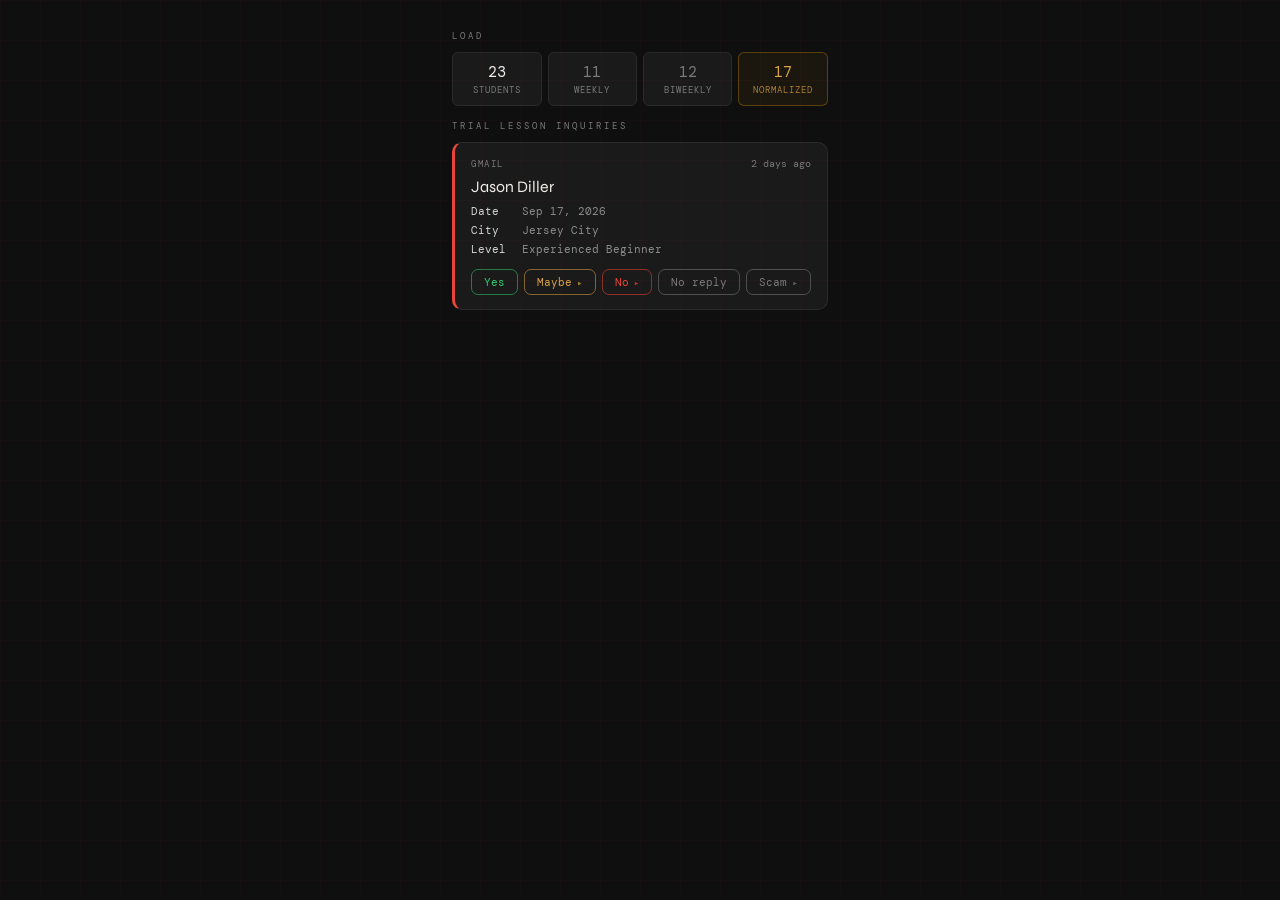
==== commit 772b7a04: "Inquiries: grey the Weekly and Biweekly counts Weekly and Biweekly only break Students down, so they" ====
--- a/_tip-preview.html
+++ b/_tip-preview.html
@@ -1,25 +1,31 @@
 <!DOCTYPE html>
-<html lang="en"><head><meta charset="UTF-8"><title>popup check</title>
+<html lang="en"><head><meta charset="UTF-8"><title>inquiries layout</title>
 <link href="https://fonts.googleapis.com/css2?family=Bebas+Neue&family=DM+Mono:wght@400;500&family=Syne:wght@400;600;700;800&display=swap" rel="stylesheet">
 <link rel="stylesheet" href="css/styles.css">
-</head><body>
-<script>
-function inqEsc(s){return (s==null?"":String(s)).replace(/&/g,"&amp;").replace(/</g,"&lt;").replace(/>/g,"&gt;").replace(/"/g,"&quot;").replace(/'/g,"&#39;");}
-function _inqCloseModal(){}
-var tpl = { subject: "RED PICK MUSIC, your guitar lesson inquiry",
-  body: "Hey Jason,\n\nThanks for your inquiry. I'm fully booked right now and don't see anything opening up for a while, but I'll keep your info on file and reach out when something does. You can also check back in a couple months.\n\nBilgehan / RED PICK MUSIC" };
-var accent = "var(--warn)";
-document.body.innerHTML =
-  "<div class='rpm-dlg-overlay' style='display:flex'>" +
-    "<div class='rpm-dlg rpm-dlg-wide' style='--dlg-accent:" + accent + "'>" +
-      "<div class='rpm-dlg-head'>" +
-        "<div class='rpm-dlg-title' style='color:" + accent + "'>Maybe</div>" +
-        "<button class='rpm-dlg-x'>&#10005;</button></div>" +
-      "<div class='rpm-dlg-meta'>To: jasonpdiller@gmail.com</div>" +
-      "<input class='rpm-dlg-input' value='" + inqEsc(tpl.subject) + "'>" +
-      "<textarea class='rpm-dlg-textarea' rows='9'>" + inqEsc(tpl.body) + "</textarea>" +
-      "<div class='rpm-dlg-acts'>" +
-        "<button class='rpm-dlg-btn'>Cancel</button>" +
-        "<button class='rpm-dlg-btn act'>Send</button>" +
-      "</div></div></div>";
-</script></body></html>
+<style>body{padding:30px 20px}.wrap{max-width:600px;margin:0 auto}</style>
+</head><body><div class="wrap">
+  <div class="section-label">Load</div>
+  <div class="rpm-counts">
+    <div class="rpm-count"><div class="rpm-count-n">23</div><div class="rpm-count-l">Students</div></div>
+    <div class="rpm-count sub"><div class="rpm-count-n">11</div><div class="rpm-count-l">Weekly</div></div>
+    <div class="rpm-count sub"><div class="rpm-count-n">12</div><div class="rpm-count-l">Biweekly</div></div>
+    <div class="rpm-count lead"><div class="rpm-count-n">17</div><div class="rpm-count-l">Normalized</div></div>
+  </div>
+  <div class="section-label">Trial Lesson Inquiries</div>
+  <div class="inq-dcard unread">
+    <div class="inq-drow"><span class="inq-chan">Gmail</span><span class="inq-when">2 days ago</span></div>
+    <div class="inq-name-line"><span class="inq-name">Jason Diller</span></div>
+    <div class="inq-fields">
+      <span class="inq-flabel">Date</span><span class="inq-fval">Sep 17, 2026</span>
+      <span class="inq-flabel">City</span><span class="inq-fval">Jersey City</span>
+      <span class="inq-flabel">Level</span><span class="inq-fval">Experienced Beginner</span>
+    </div>
+    <div class="inq-acts">
+      <button class="inq-db yes">Yes</button>
+      <button class="inq-db maybe opens-window">Maybe</button>
+      <button class="inq-db no opens-window">No</button>
+      <button class="inq-db">No reply</button>
+      <button class="inq-db opens-window">Scam</button>
+    </div>
+  </div>
+</div></body></html>
--- a/css/styles.css
+++ b/css/styles.css
@@ -397,6 +397,59 @@
 .inq-archive:hover { color: var(--accent2); }
 .financial-empty { text-align: center; padding: 60px 20px; color: var(--muted); font-size: 12px; line-height: 3; border: 1px dashed var(--border); border-radius: 8px; }
 
+/* ─── COUNT TILES ─────────────────────────────────────────────────────────── */
+/* A row of numbers with a word under each. Use for a handful of figures that
+   belong together, where the numbers are the point. Add .lead to the one the
+   others resolve to. For label-left/value-right lists use .load-table instead;
+   for real rows and columns use a <table>. */
+.rpm-counts { display: flex; gap: 6px; flex-wrap: wrap; margin-bottom: 14px; }
+.rpm-count {
+  flex: 1; min-width: 70px;
+  background: var(--panel); border: 1px solid var(--border);
+  border-radius: var(--radius-pill);
+  padding: 9px 8px; text-align: center;
+}
+.rpm-count-n { font-family: "DM Mono", monospace; font-size: 15px; color: var(--text); }
+.rpm-count-l {
+  font-family: "DM Mono", monospace; font-size: 9px; letter-spacing: 1px;
+  text-transform: uppercase; color: var(--muted); margin-top: 2px;
+}
+/* A breakdown of one of the other tiles, not a figure in its own right.
+   Same tile, dimmer number, so the row has an obvious reading order. */
+.rpm-count.sub .rpm-count-n { color: var(--muted); }
+/* The total the others resolve to. */
+.rpm-count.lead { border-color: rgba(240,165,0,0.3); background: rgba(240,165,0,0.05); }
+.rpm-count.lead .rpm-count-n { color: var(--warn); }
+.rpm-count.lead .rpm-count-l { color: var(--warn); opacity: 0.75; }
+
+/* ─── Inquiries: replies to a Maybe or a No ─────────────────────────────── */
+/* Amber, because it wants attention but nothing is wrong. Absent entirely
+   when there is nothing to report: an empty warning strip is noise. */
+.inq-replies {
+  border: 1px solid rgba(240,165,0,0.35);
+  background: rgba(240,165,0,0.06);
+  border-radius: var(--radius-card);
+  padding: 12px 14px;
+  margin-bottom: 14px;
+}
+.inq-replies-head {
+  font-family: "DM Mono", monospace; font-size: 10px;
+  letter-spacing: 1.5px; text-transform: uppercase;
+  color: var(--warn); margin-bottom: 10px;
+}
+.inq-reply { padding: 8px 0; border-top: 1px solid rgba(240,165,0,0.18); }
+.inq-reply:first-of-type { border-top: none; padding-top: 0; }
+.inq-reply-top { display: flex; align-items: baseline; justify-content: space-between; gap: 10px; }
+.inq-reply-name { font-family: "Syne", sans-serif; font-size: 16px; color: var(--text); }
+.inq-reply-when { font-family: "DM Mono", monospace; font-size: 10px; color: var(--muted); white-space: nowrap; }
+.inq-reply-text {
+  font-family: "DM Mono", monospace; font-size: 10.5px; line-height: 1.6;
+  color: rgba(255,255,255,0.5); margin: 5px 0 9px;
+}
+.inq-reply-acts { display: flex; gap: 6px; justify-content: flex-end; }
+/* The Read link is a button in every way but the tag. */
+.inq-reply-acts .inq-db { text-decoration: none; display: inline-block; }
+
 /* ─── Inquiries: decision cards (clean) ─────────────────────────────────── */
 .inq-dcard { background: var(--surface); border: 1px solid var(--border); border-left: 3px solid var(--border); border-radius: 10px; padding: 14px 16px; margin-bottom: 10px; }
 .inq-dcard.unread { border-left-color: var(--accent); }
@@ -777,23 +830,7 @@
 .audit-log-btn:hover { background: rgba(46,204,113,0.1); }
 .audit-log-btn:disabled { opacity: 0.5; cursor: not-allowed; }
 
-.inq-syncbar {
-  display: flex;
-  justify-content: flex-end;
-  padding: 8px 0 12px;
-}
-.inq-sync {
-  background: var(--muted);
-  color: var(--text);
-  border: 1px solid var(--muted);
-  padding: 6px 12px;
-  font-family: 'DM Mono', monospace;
-  font-size: 12px;
-  cursor: pointer;
-  border-radius: 4px;
-}
-.inq-sync:hover { border-color: var(--accent2); }
-.inq-sync:disabled { opacity: 0.6; cursor: wait; }
+/* .inq-syncbar / .inq-sync removed Sep 2026 with the Sync button. */
 
 /* ─── DROPBOX TAB — small action buttons ─────────────────────────────────── */
 .db-mini-btn {
@@ -918,10 +955,12 @@
 [data-tip]::before {
   content: attr(data-tip);
   position: absolute; bottom: calc(100% + 7px); left: 50%; transform: translateX(-50%);
-  background: #000; color: #b0aaa2;
-  border: 1px solid #1c1c1c; border-radius: 5px;
-  padding: 5px 8px;
-  font-family: "DM Mono", monospace; font-size: 9px; letter-spacing: 0.3px;
+  background: #121212; color: rgba(255,255,255,0.55);
+  border: 1px solid #1c1c1c; border-radius: 8px;
+  padding: 6px 9px;
+  /* Syne, not DM Mono: helper text about a field should not look like the
+     data in the field. */
+  font-family: "Syne", sans-serif; font-size: 10px; letter-spacing: 0.2px;
   line-height: 1.5; white-space: nowrap; text-align: left;
   opacity: 0; pointer-events: none; z-index: 9990;
   transition: opacity .12s ease .35s;
@@ -958,7 +997,9 @@
 .rpm-dlg-wide { max-width: 520px; }
 .rpm-dlg-head { display: flex; align-items: flex-start; justify-content: space-between; gap: 12px; }
 .rpm-dlg-title {
-  font-family: "Syne", sans-serif; font-size: 16px; font-weight: 700;
+  /* Same weight as .inq-name, so a name reads identically on the card and in
+     the dialog it opens. Bold at the same colour reads brighter. */
+  font-family: "Syne", sans-serif; font-size: 16px; font-weight: 400;
   color: var(--text); line-height: 1.3;
 }
 .rpm-dlg-title.danger { color: var(--accent); }
@@ -971,17 +1012,28 @@
   font-family: "DM Mono", monospace; font-size: 11px; line-height: 1.7;
   color: var(--muted); margin-top: 8px; white-space: pre-line;
 }
+/* Label above a field, the shape the Trial Info window uses. */
+.rpm-dlg-label {
+  font-family: "DM Mono", monospace; font-size: 10.5px;
+  color: rgba(255,255,255,0.82);
+  text-transform: uppercase; letter-spacing: 1px;
+  margin: 12px 0 4px;
+}
+.rpm-dlg-label + .rpm-dlg-input, .rpm-dlg-label + .rpm-dlg-textarea { margin-top: 0; }
+
 .rpm-dlg-input {
   width: 100%; box-sizing: border-box; margin-top: 12px;
   background: var(--bg); border: 1px solid var(--border); border-radius: 6px;
-  padding: 9px 12px; color: var(--text);
+  /* Same as the Trial Info window: a value you typed reads as data, not as a
+     heading. var(--text) made every field shout next to the card behind it. */
+  padding: 9px 12px; color: rgba(255,255,255,0.5);
   font-family: "DM Mono", monospace; font-size: 12px;
 }
 .rpm-dlg-input:focus { outline: none; border-color: var(--warn); }
 .rpm-dlg-textarea {
   width: 100%; box-sizing: border-box; margin-top: 8px;
   background: var(--bg); border: 1px solid var(--border); border-radius: 6px;
-  padding: 10px 12px; color: var(--text);
+  padding: 10px 12px; color: rgba(255,255,255,0.5);
   font-family: "DM Mono", monospace; font-size: 11px; line-height: 1.7;
   resize: vertical; min-height: 150px;
 }
